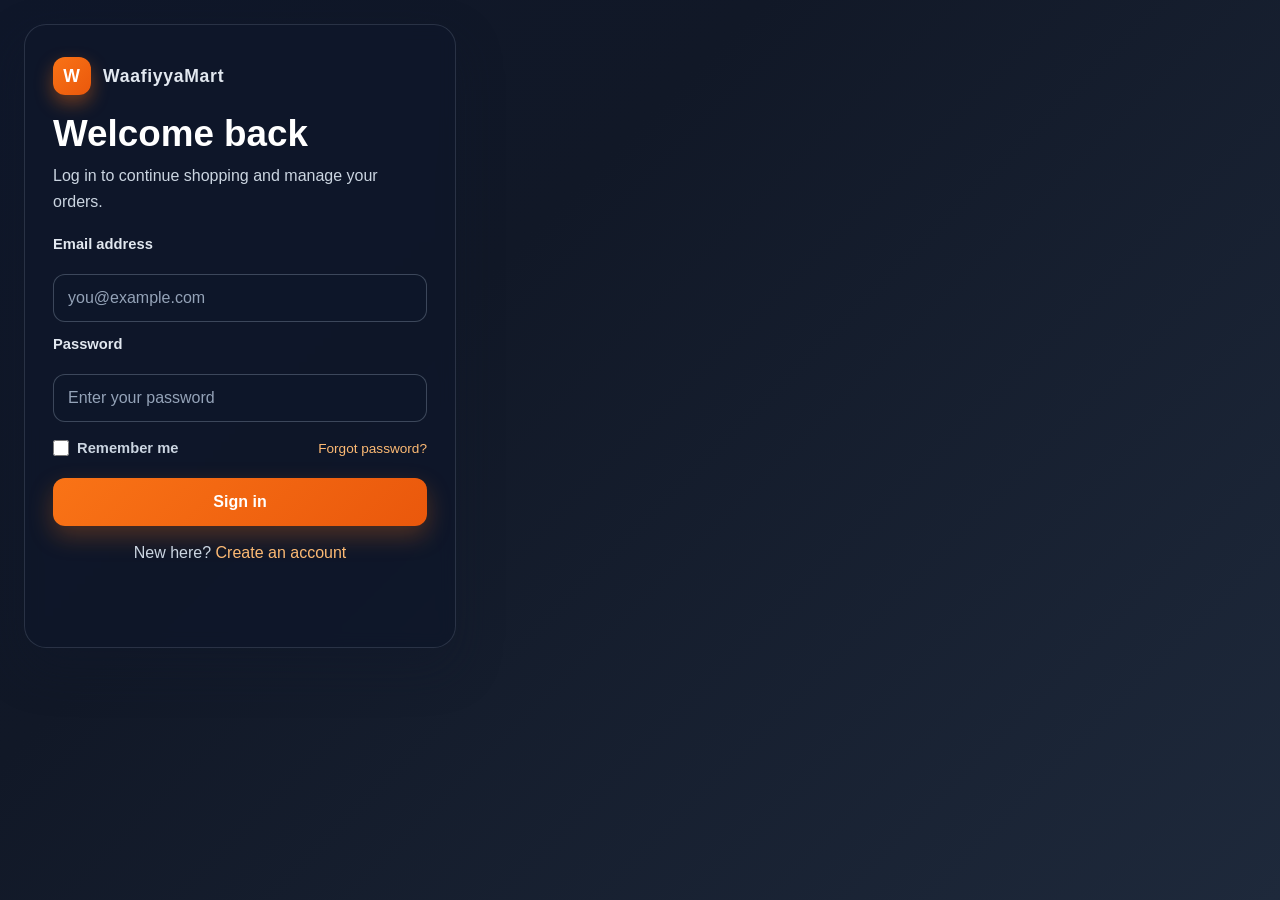
==== public/index.html @ 98da9341 "Add login, SQLite backend, and shopping flow" ====
<!DOCTYPE html>
<html lang="en">
  <head>
    <meta charset="UTF-8" />
    <meta name="viewport" content="width=device-width, initial-scale=1.0" />
    <title>WaafiyyaMart | Login</title>
    <link rel="stylesheet" href="style.css" />
  </head>
  <body>
    <main class="auth-shell">
      <section class="auth-card">
        <div class="brand-row" aria-label="WaafiyyaMart brand">
          <div class="brand-mark">W</div>
          <span>WaafiyyaMart</span>
        </div>

        <h1>Welcome back</h1>
        <p class="subtitle">Log in to continue shopping and manage your orders.</p>

        <form id="loginForm" novalidate>
          <label for="email">Email address</label>
          <input
            id="email"
            name="email"
            type="email"
            placeholder="you@example.com"
            autocomplete="email"
            required
          />

          <label for="password">Password</label>
          <input
            id="password"
            name="password"
            type="password"
            placeholder="Enter your password"
            autocomplete="current-password"
            required
          />

          <div class="form-row">
            <label class="checkbox-row" for="rememberMe">
              <input id="rememberMe" type="checkbox" />
              <span>Remember me</span>
            </label>
            <a href="#">Forgot password?</a>
          </div>

          <button type="submit">Sign in</button>
        </form>

        <p class="switch-text">
          New here?
          <a href="register.html">Create an account</a>
        </p>

        <p id="loginMessage" class="message" role="status" aria-live="polite"></p>
      </section>
    </main>

    <script src="app.js"></script>
  </body>
</html>
---- public/style.css ----
:root {
  --bg-dark: #0f172a;
  --bg-light: #f8fafc;
  --card-bg: rgba(15, 23, 42, 0.85);
  --card-border: rgba(148, 163, 184, 0.2);
  --primary: #f97316;
  --primary-dark: #ea580c;
  --text: #e2e8f0;
  --muted: #cbd5e1;
  --input-bg: rgba(15, 23, 42, 0.65);
  --input-border: rgba(148, 163, 184, 0.35);
  --success: #22c55e;
  --error: #f87171;
  --panel-bg: rgba(15, 23, 42, 0.72);
  --shadow: 0 20px 45px rgba(15, 23, 42, 0.38);
}

* {
  box-sizing: border-box;
}

body {
  margin: 0;
  min-height: 100vh;
  font-family: Arial, Helvetica, sans-serif;
  background: linear-gradient(135deg, #0f172a 0%, #111827 35%, #1e293b 100%);
  color: var(--text);
}

body[data-page='auth'] {
  display: grid;
  place-items: center;
}

.auth-shell {
  width: min(100%, 480px);
  padding: 24px;
}

.auth-card {
  background: var(--card-bg);
  border: 1px solid var(--card-border);
  border-radius: 22px;
  padding: 32px 28px;
  box-shadow: var(--shadow);
  backdrop-filter: blur(8px);
}

.brand-row {
  display: flex;
  align-items: center;
  gap: 12px;
  margin-bottom: 18px;
  font-size: 1.1rem;
  font-weight: 700;
  letter-spacing: 0.04em;
}

.brand-mark {
  width: 38px;
  height: 38px;
  border-radius: 12px;
  display: grid;
  place-items: center;
  background: linear-gradient(135deg, var(--primary), var(--primary-dark));
  color: white;
  font-weight: 800;
  box-shadow: 0 8px 18px rgba(249, 115, 22, 0.4);
}

h1 {
  margin: 0;
  font-size: clamp(2rem, 3vw, 2.3rem);
  color: white;
}

.subtitle {
  margin: 8px 0 22px;
  color: var(--muted);
  line-height: 1.6;
}

form {
  display: flex;
  flex-direction: column;
  gap: 14px;
}

label {
  font-size: 0.92rem;
  font-weight: 600;
  color: var(--text);
}

input {
  width: 100%;
  border: 1px solid var(--input-border);
  border-radius: 12px;
  background: var(--input-bg);
  color: white;
  padding: 14px 14px;
  font-size: 1rem;
  margin-top: 8px;
}

input::placeholder {
  color: #94a3b8;
}

input:focus {
  outline: 2px solid rgba(249, 115, 22, 0.45);
  border-color: var(--primary);
}

.form-row {
  display: flex;
  justify-content: space-between;
  align-items: center;
  gap: 12px;
  margin-top: 4px;
  font-size: 0.85rem;
}

.checkbox-row {
  display: inline-flex;
  align-items: center;
  gap: 8px;
  color: var(--muted);
}

.checkbox-row input {
  width: 16px;
  height: 16px;
  margin: 0;
}

form a,
.switch-text a {
  color: #fdba74;
  text-decoration: none;
}

button {
  margin-top: 8px;
  border: none;
  border-radius: 12px;
  background: linear-gradient(135deg, var(--primary), var(--primary-dark));
  color: white;
  font-size: 1rem;
  font-weight: 700;
  padding: 15px 18px;
  cursor: pointer;
  transition: transform 0.2s ease, box-shadow 0.2s ease;
  box-shadow: 0 10px 24px rgba(249, 115, 22, 0.28);
}

button:hover {
  transform: translateY(-1px);
}

.secondary-btn {
  background: transparent;
  border: 1px solid rgba(255, 255, 255, 0.2);
  box-shadow: none;
}

.switch-text {
  margin: 18px 0 0;
  text-align: center;
  color: var(--muted);
}

.message {
  min-height: 22px;
  margin-top: 16px;
  font-size: 0.92rem;
  text-align: center;
}

.message.success {
  color: var(--success);
}

.message.error {
  color: var(--error);
}

.shop-header {
  display: flex;
  justify-content: space-between;
  align-items: center;
  padding: 20px 32px;
  border-bottom: 1px solid rgba(148, 163, 184, 0.18);
  background: rgba(15, 23, 42, 0.4);
}

.header-actions {
  display: flex;
  align-items: center;
  gap: 12px;
}

.shop-layout {
  display: grid;
  grid-template-columns: minmax(0, 2.2fr) minmax(280px, 0.8fr);
  gap: 24px;
  padding: 32px;
}

.products-panel,
.cart-panel {
  background: var(--panel-bg);
  border: 1px solid var(--card-border);
  border-radius: 20px;
  box-shadow: var(--shadow);
}

.products-panel {
  padding: 24px;
}

.cart-panel {
  padding: 24px 20px;
}

.section-head {
  margin-bottom: 24px;
}

.eyebrow {
  font-size: 0.8rem;
  letter-spacing: 0.12em;
  text-transform: uppercase;
  color: #fdba74;
  margin: 0 0 8px;
}

.product-grid {
  display: grid;
  grid-template-columns: repeat(auto-fit, minmax(220px, 1fr));
  gap: 18px;
}

.product-card {
  background: rgba(15, 23, 42, 0.7);
  border: 1px solid rgba(148, 163, 184, 0.16);
  border-radius: 18px;
  overflow: hidden;
}

.product-card img {
  width: 100%;
  height: 200px;
  object-fit: cover;
  display: block;
}

.product-info {
  padding: 16px;
}

.product-info h3 {
  margin: 8px 0 8px;
  color: white;
}

.product-info p {
  margin: 0 0 16px;
  color: var(--muted);
  line-height: 1.5;
}

.product-tag {
  display: inline-block;
  padding: 6px 10px;
  border-radius: 999px;
  background: rgba(249, 115, 22, 0.15);
  color: #fdba74;
  font-size: 0.74rem;
}

.product-footer {
  display: flex;
  justify-content: space-between;
  align-items: center;
  gap: 12px;
}

.add-btn,
.remove-btn,
.primary-btn {
  padding: 10px 12px;
  border-radius: 10px;
  border: none;
  cursor: pointer;
  font-weight: 700;
}

.add-btn,
.primary-btn {
  background: linear-gradient(135deg, var(--primary), var(--primary-dark));
  color: white;
}

.remove-btn {
  background: rgba(248, 113, 113, 0.12);
  color: #fecaca;
}

.cart-summary,
.order-total {
  display: flex;
  justify-content: space-between;
  align-items: center;
  margin: 18px 0;
}

.cart-items {
  list-style: none;
  padding: 0;
  margin: 0;
  display: flex;
  flex-direction: column;
  gap: 12px;
}

.cart-item {
  display: flex;
  justify-content: space-between;
  align-items: center;
  gap: 12px;
  background: rgba(15, 23, 42, 0.7);
  border: 1px solid rgba(148, 163, 184, 0.12);
  border-radius: 12px;
  padding: 12px 10px;
}

.cart-item div {
  display: flex;
  flex-direction: column;
  gap: 6px;
}

.empty-state {
  color: var(--muted);
  text-align: center;
  padding: 18px 12px;
}

@media (max-width: 920px) {
  .shop-layout {
    grid-template-columns: 1fr;
  }
}

@media (max-width: 480px) {
  .auth-card,
  .products-panel,
  .cart-panel {
    padding: 24px 20px;
  }

  .shop-header {
    padding: 18px 16px;
    flex-direction: column;
    align-items: flex-start;
    gap: 12px;
  }

  .form-row {
    flex-direction: column;
    align-items: flex-start;
  }
}
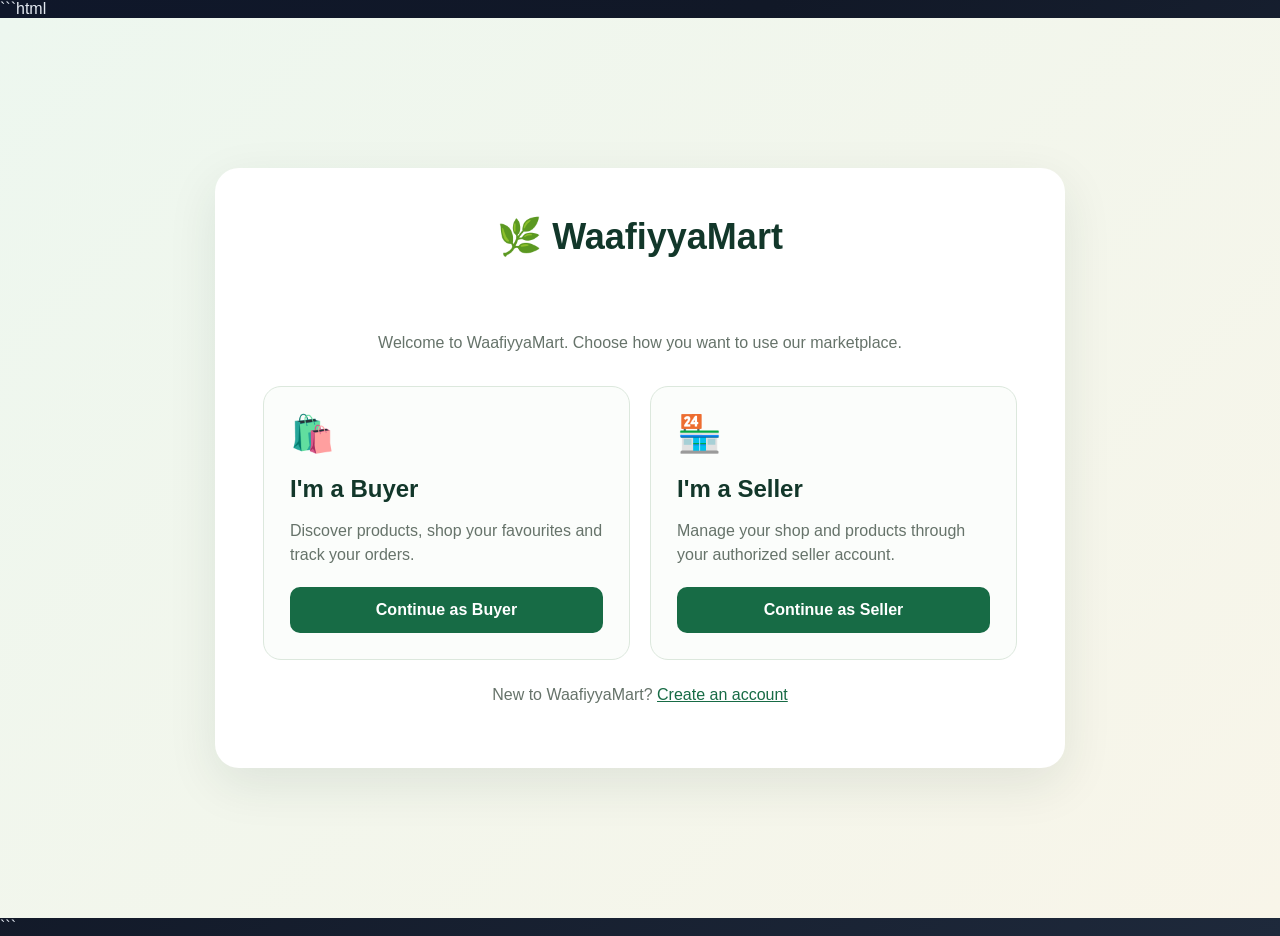
==== commit 9a22c5d2: "frontend remake it" ====
--- a/public/index.html
+++ b/public/index.html
@@ -1,63 +1,128 @@
+```html
 <!DOCTYPE html>
 <html lang="en">
-  <head>
-    <meta charset="UTF-8" />
-    <meta name="viewport" content="width=device-width, initial-scale=1.0" />
-    <title>WaafiyyaMart | Login</title>
-    <link rel="stylesheet" href="style.css" />
-  </head>
-  <body>
-    <main class="auth-shell">
-      <section class="auth-card">
-        <div class="brand-row" aria-label="WaafiyyaMart brand">
-          <div class="brand-mark">W</div>
-          <span>WaafiyyaMart</span>
-        </div>
+<head>
+  <meta charset="UTF-8">
+  <meta name="viewport" content="width=device-width, initial-scale=1.0">
+  <meta name="theme-color" content="#12372a">
+  <title>WaafiyyaMart | Welcome</title>
+  <link rel="stylesheet" href="style.css">
+  <style>
+    .welcome-page {
+      min-height: 100vh;
+      display: grid;
+      place-items: center;
+      padding: 24px;
+      background: linear-gradient(135deg, #edf7ef, #f8f5e9);
+      font-family: Arial, sans-serif;
+    }
+    .welcome-card {
+      width: min(100%, 850px);
+      padding: clamp(24px, 5vw, 48px);
+      background: #fff;
+      border-radius: 24px;
+      box-shadow: 0 16px 50px #12372a18;
+      text-align: center;
+    }
+    .welcome-brand {
+      color: #12372a;
+      font-size: clamp(25px, 5vw, 36px);
+      font-weight: 800;
+      margin-bottom: 14px;
+    }
+    .welcome-subtitle {
+      color: #66736a;
+      line-height: 1.6;
+      margin-bottom: 30px;
+    }
+    .role-options {
+      display: grid;
+      grid-template-columns: repeat(2, minmax(0, 1fr));
+      gap: 20px;
+      text-align: left;
+    }
+    .role-card {
+      padding: 26px;
+      border: 1px solid #dce8dd;
+      border-radius: 18px;
+      background: #fbfdfb;
+    }
+    .role-icon {
+      font-size: 36px;
+    }
+    .role-card h2 {
+      color: #12372a;
+      margin-bottom: 8px;
+    }
+    .role-card p {
+      color: #66736a;
+      line-height: 1.5;
+      min-height: 48px;
+    }
+    .role-button {
+      display: block;
+      width: 100%;
+      box-sizing: border-box;
+      padding: 14px;
+      margin-top: 20px;
+      background: #176b45;
+      color: #fff;
+      text-decoration: none;
+      text-align: center;
+      border-radius: 10px;
+      font-weight: 700;
+    }
+    .role-button:hover {
+      background: #105536;
+    }
+    .welcome-footer {
+      margin-top: 26px;
+      color: #66736a;
+    }
+    .welcome-footer a {
+      color: #176b45;
+    }
+    @media (max-width: 600px) {
+      .role-options { grid-template-columns: 1fr; }
+      .role-card p { min-height: 0; }
+    }
+  </style>
+</head>
+<body>
+  <main class="welcome-page">
+    <section class="welcome-card">
+      <div class="welcome-brand">🌿 WaafiyyaMart</div>
+      <h1>How would you like to continue?</h1>
+      <p class="welcome-subtitle">
+        Welcome to WaafiyyaMart. Choose how you want to use our marketplace.
+      </p>
 
-        <h1>Welcome back</h1>
-        <p class="subtitle">Log in to continue shopping and manage your orders.</p>
+      <div class="role-options">
+        <article class="role-card">
+          <div class="role-icon" aria-hidden="true">🛍️</div>
+          <h2>I'm a Buyer</h2>
+          <p>Discover products, shop your favourites and track your orders.</p>
+          <a class="role-button" href="login.html?role=buyer">
+            Continue as Buyer
+          </a>
+        </article>
 
-        <form id="loginForm" novalidate>
-          <label for="email">Email address</label>
-          <input
-            id="email"
-            name="email"
-            type="email"
-            placeholder="you@example.com"
-            autocomplete="email"
-            required
-          />
+        <article class="role-card">
+          <div class="role-icon" aria-hidden="true">🏪</div>
+          <h2>I'm a Seller</h2>
+          <p>Manage your shop and products through your authorized seller account.</p>
+          <a class="role-button" href="login.html?role=seller">
+            Continue as Seller
+          </a>
+        </article>
+      </div>
 
-          <label for="password">Password</label>
-          <input
-            id="password"
-            name="password"
-            type="password"
-            placeholder="Enter your password"
-            autocomplete="current-password"
-            required
-          />
-
-          <div class="form-row">
-            <label class="checkbox-row" for="rememberMe">
-              <input id="rememberMe" type="checkbox" />
-              <span>Remember me</span>
-            </label>
-            <a href="#">Forgot password?</a>
-          </div>
-
-          <button type="submit">Sign in</button>
-        </form>
-
-        <p class="switch-text">
-          New here?
-          <a href="register.html">Create an account</a>
-        </p>
-
-        <p id="loginMessage" class="message" role="status" aria-live="polite"></p>
-      </section>
-    </main>
-
-    <script src="app.js"></script>
-  </body>
+      <p class="welcome-footer">
+        New to WaafiyyaMart?
+        <a href="register.html">Create an account</a>
+      </p>
+    </section>
+  </main>
+</body>
 </html>
+```
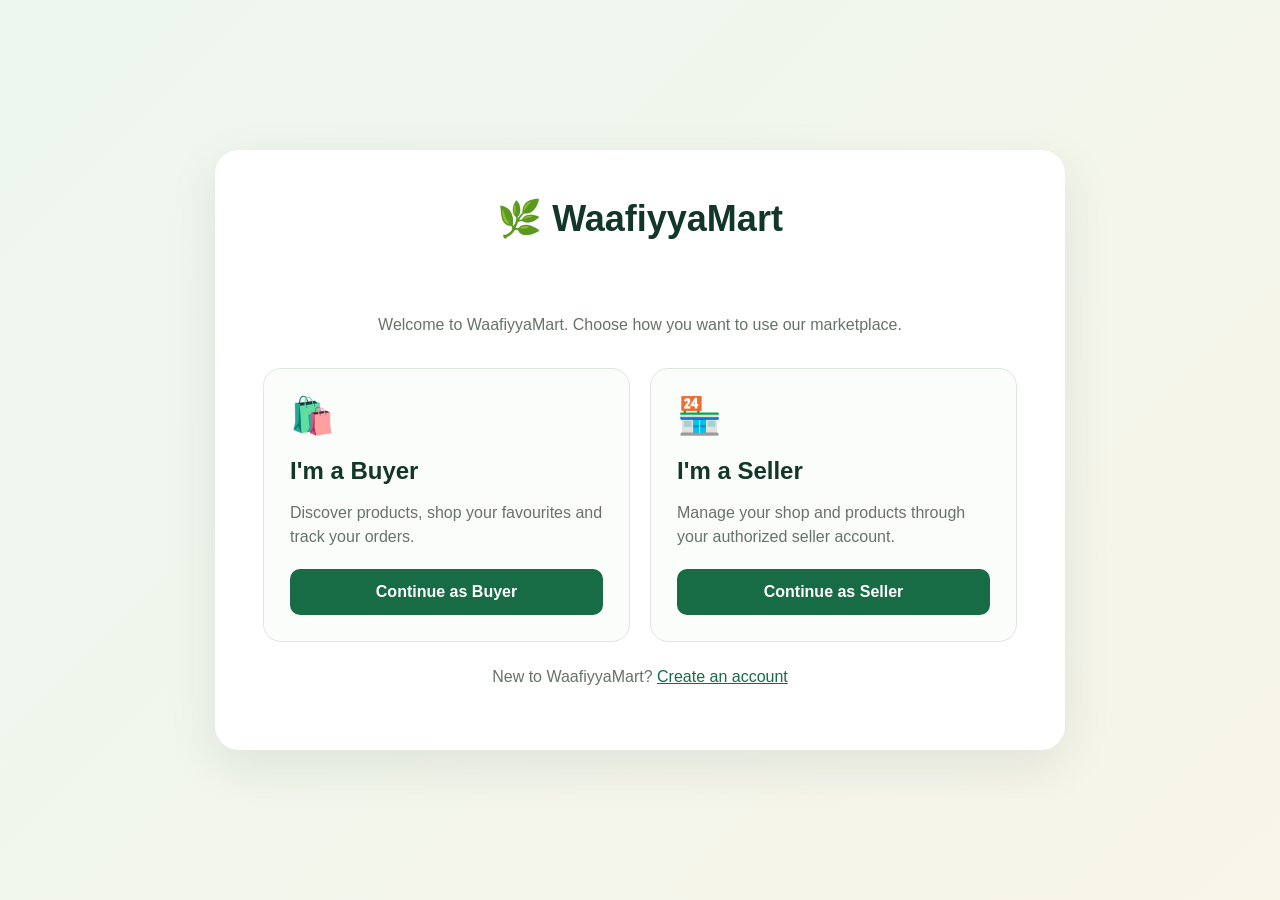
==== commit b60d35cc: "Merge latest master and fix welcome page markup Co-authored-by: Copilot <223556219+Copilot@users.nor" ====
--- a/public/index.html
+++ b/public/index.html
@@ -1,4 +1,3 @@
-```html
 <!DOCTYPE html>
 <html lang="en">
 <head>
@@ -125,4 +124,3 @@
   </main>
 </body>
 </html>
-```
--- a/public/style.css
+++ b/public/style.css
@@ -242,21 +242,33 @@
 }
 
 .product-card {
+  display: flex;
+  flex-direction: column;
   background: rgba(15, 23, 42, 0.7);
   border: 1px solid rgba(148, 163, 184, 0.16);
   border-radius: 18px;
   overflow: hidden;
+  min-width: 0;
 }
 
 .product-card img {
   width: 100%;
   height: 200px;
+  flex: 0 0 200px;
   object-fit: cover;
   display: block;
+  background: #e2e8f0;
 }
 
 .product-info {
+  display: flex;
+  flex: 1;
+  flex-direction: column;
   padding: 16px;
+}
+
+.product-info .product-footer {
+  margin-top: auto;
 }
 
 .product-info h3 {
@@ -284,6 +296,33 @@
   justify-content: space-between;
   align-items: center;
   gap: 12px;
+}
+
+.product-filters {
+  display: grid;
+  grid-template-columns: auto minmax(160px, 1fr) auto minmax(150px, 220px);
+  align-items: center;
+  gap: 10px;
+  margin: 0 0 20px;
+}
+
+.product-filters label {
+  color: var(--muted);
+}
+
+.product-filters input,
+.product-filters select {
+  min-width: 0;
+  border: 1px solid var(--input-border);
+  border-radius: 10px;
+  background: var(--input-bg);
+  color: white;
+  padding: 11px 12px;
+  font-size: 1rem;
+}
+
+.product-filters select option {
+  color: #0f172a;
 }
 
 .add-btn,
@@ -353,6 +392,12 @@
   }
 }
 
+@media (max-width: 640px) {
+  .product-filters {
+    grid-template-columns: 1fr;
+  }
+}
+
 @media (max-width: 480px) {
   .auth-card,
   .products-panel,
